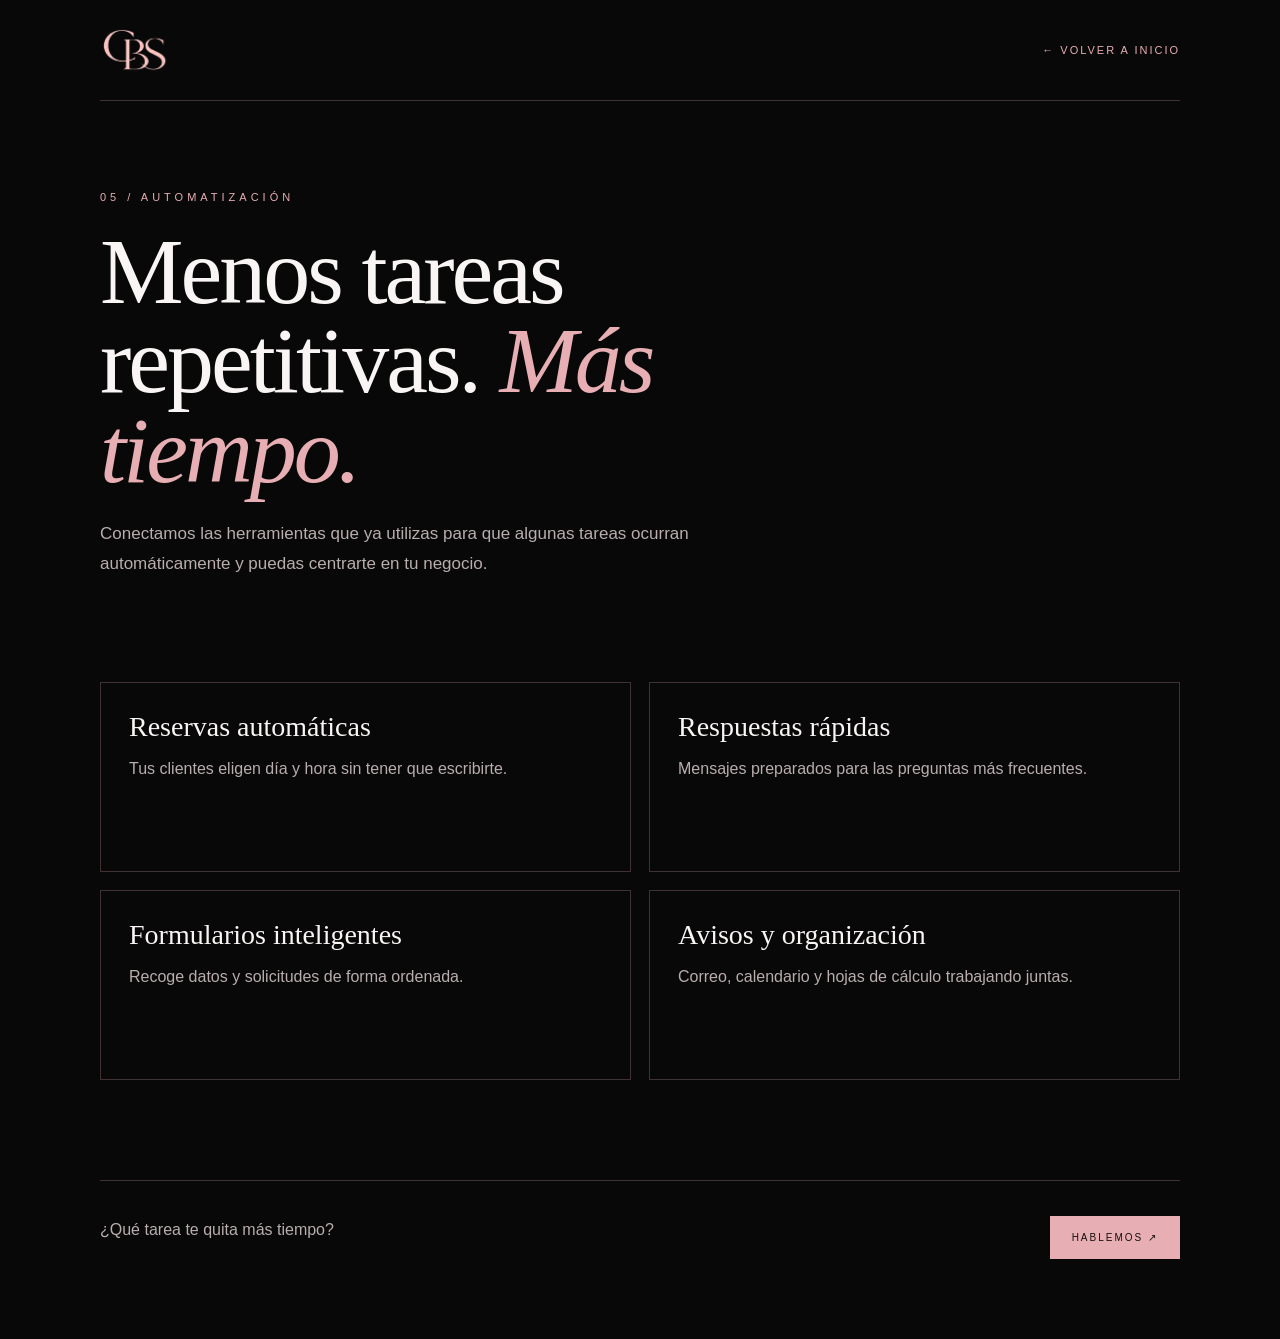
==== automation/index.html @ ee36a502 "Actualiza el sitio y organiza los servicios" ====
<!doctype html><html lang="es"><head><meta charset="utf-8"><meta name="viewport" content="width=device-width,initial-scale=1"><title>Automatización | CBS</title><link rel="stylesheet" href="../assets/css/styles.css"><link rel="stylesheet" href="../assets/css/detail.css"></head><body class="detail-page"><div class="detail-shell"><nav class="detail-nav"><a href="../index.html"><img src="../assets/img/logo-cbs-user.png" alt="CBS"></a><a class="back-link" href="../index.html">← Volver a inicio</a></nav><main><section class="detail-hero"><p class="detail-number">05 / Automatización</p><h1>Menos tareas repetitivas. <em>Más tiempo.</em></h1><p class="detail-intro">Conectamos las herramientas que ya utilizas para que algunas tareas ocurran automáticamente y puedas centrarte en tu negocio.</p></section><section class="detail-grid"><article class="detail-card"><h2>Reservas automáticas</h2><p>Tus clientes eligen día y hora sin tener que escribirte.</p></article><article class="detail-card"><h2>Respuestas rápidas</h2><p>Mensajes preparados para las preguntas más frecuentes.</p></article><article class="detail-card"><h2>Formularios inteligentes</h2><p>Recoge datos y solicitudes de forma ordenada.</p></article><article class="detail-card"><h2>Avisos y organización</h2><p>Correo, calendario y hojas de cálculo trabajando juntas.</p></article></section></main><footer class="detail-cta"><p>¿Qué tarea te quita más tiempo?</p><a class="detail-button" href="mailto:crisstinabesse@gmail.com">Hablemos ↗</a></footer></div></body></html>
---- assets/css/styles.css ----
/* ============================================================================
   CBS | Cristina Beltrán Serrano
   Hoja de estilos única. Mobile-first: la base es móvil y los bloques
   @media (min-width: …) añaden tablet y escritorio.

   ÍNDICE
   01. Tokens
   02. Reset y base
   03. Utilidades (shell, skip link, apariciones)
   04. Tipografía compartida
   05. Botones y enlaces
   06. Navegación (barra de progreso, menú móvil, idioma)
   07. Hero
   08. Sobre mí
   09. Lo que hago (lista de servicios)
   10. Bloques de proyecto (portfolio, fotografía, reels)
   11. Tu negocio en un QR
   12. Automatización e IA
   13. Paquetes
   14. Cómo trabajamos
   15. Contacto y formulario
   16. Pie y botón flotante
   17. Tablet          (min-width: 701px)
   18. Escritorio      (min-width: 1025px)
   19. Movimiento reducido
   ========================================================================== */


/* == 01. Tokens ============================================================ */

:root {
  --ink:   #171315;  /* carbón cálido                            */
  --paper: #fff8f6;  /* texto principal                          */
  --rose:  #e7aeb3;  /* color de marca: acentos, bordes, botones  */
  --soft:  #d1c5c5;  /* párrafo del hero                         */
  --muted: #b9adae;  /* párrafos secundarios      (9.2:1 s/ ink) */
  --dim:   #8e8081;  /* pie                       (5.3:1 s/ ink) */
  --nav:   #dfd4d4;  /* enlaces de navegación                    */

  --rose-line:   rgba(231, 174, 179, .45);
  --rose-line-2: rgba(231, 174, 179, .35);
  --rose-tint:   rgba(231, 174, 179, .025);
  --rose-glow:   rgba(231, 174, 179, .4);
  --hairline:    rgba(255, 255, 255, .12);

  --serif: Georgia, "Times New Roman", serif;
  --sans:  Arial, Helvetica, sans-serif;

  /* Una sola curva para todo: es lo que hace que el conjunto se sienta caro. */
  --ease: cubic-bezier(.16, 1, .3, 1);
}


/* == 02. Reset y base ====================================================== */

* { box-sizing: border-box; }

/* El detalle de cada servicio se consulta en su propia página. */
#portfolio, #photo-projects, #social-projects, #qr-options, #automation-info { display: none; }

html { scroll-behavior: smooth; }

body {
  margin: 0;
  background: radial-gradient(circle at 82% 8%, rgba(231,174,179,.12), transparent 24%), radial-gradient(circle at 8% 42%, rgba(115,57,70,.18), transparent 26%), var(--ink);
  color: var(--paper);
  font-family: var(--sans);
  overflow-x: hidden;
}

/* Fondo más cálido y creativo, sin perder el contraste de la marca. */
.intro, .services, .packages, .projects, .process, .contact, .portfolio-embed { border-top: 1px solid rgba(231,174,179,.18); }
.packages, .projects { background: linear-gradient(135deg, rgba(231,174,179,.055), transparent 48%); }
.process { background: linear-gradient(90deg, rgba(92,45,58,.16), transparent 65%); }
.contact-card { background: linear-gradient(125deg, #2b1c21, #171315 72%); }

h1, h2, h3, h4, p, ul { margin-top: 0; }

h1, h2 {
  font-family: var(--serif);
  font-weight: 400;
}

em {
  color: var(--rose);
  font-style: italic;
}

a {
  color: inherit;
  text-decoration: none;
}

img, video { display: block; }

::selection {
  background: var(--rose);
  color: #171011;
}

/* La cabecera es fija: las anclas dejan hueco para no quedar debajo. */
[id] { scroll-margin-top: 80px; }

:focus-visible {
  outline: 2px solid var(--rose);
  outline-offset: 3px;
}


/* == 03. Utilidades ======================================================== */

.shell {
  width: min(100% - 32px, 1180px);
  margin-inline: auto;
}

.skip-link {
  position: absolute;
  left: -9999px;
  top: 0;
  z-index: 100;
  padding: 12px 18px;
  background: var(--rose);
  color: #171011;
  font-size: 11px;
  letter-spacing: 2px;
  text-transform: uppercase;
}

.skip-link:focus { left: 12px; top: 12px; }

/* Aparición al hacer scroll. Sin JS, el <noscript> del <head> los deja visibles. */
[data-reveal] {
  opacity: 0;
  transform: translateY(28px);
  filter: blur(6px);
  transition: opacity .8s var(--ease), transform .8s var(--ease), filter .8s var(--ease);
}

[data-reveal].is-visible {
  opacity: 1;
  transform: none;
  filter: none;
}

/* El filete de cada rótulo de sección se dibuja al entrar. */
[data-rule] { position: relative; border-bottom: 0; }

[data-rule]::after {
  content: "";
  position: absolute;
  left: 0;
  bottom: 0;
  width: 100%;
  height: 1px;
  background: var(--rose-line);
  transform: scaleX(0);
  transform-origin: left;
  transition: transform 1.1s var(--ease);
}

[data-rule].is-visible::after { transform: scaleX(1); }

/* Resplandor que sigue al cursor dentro de cada tarjeta. */
[data-glow] {
  position: relative;
  overflow: hidden;
}

[data-glow]::before {
  content: "";
  position: absolute;
  inset: 0;
  opacity: 0;
  pointer-events: none;
  background: radial-gradient(320px circle at var(--mx, 50%) var(--my, 50%),
              rgba(231, 174, 179, .17), transparent 62%);
  transition: opacity .4s var(--ease);
}

@media (hover: hover) {
  [data-glow]:hover::before { opacity: 1; }
}


/* == 04. Tipografía compartida ============================================= */

.eyebrow,
.section-label {
  color: var(--rose);
  font-family: var(--sans);
  font-size: 12px;
  font-weight: 400;
  letter-spacing: 3.4px;
  text-transform: uppercase;
  margin: 0;
}

.section-label { padding-bottom: 22px; }

/* Todos los títulos de sección comparten tamaño: da igual que sean h2 o h3,
   están al mismo nivel de lectura y así se ven parejos de arriba abajo. */
.block-title,
.intro-copy h2,
.services-heading h2,
.contact-card h2,
.form-intro h3 {
  font-family: var(--serif);
  font-weight: 400;
  font-size: clamp(42px, 5.4vw, 62px);
  line-height: 1.03;
}

.block-title {
  color: var(--paper);
  margin: 12px 0 16px;
}

.block-copy {
  color: var(--muted);
  font-size: 15px;
  line-height: 1.7;
  margin: 22px 0 0;
}

.card-title {
  font-family: var(--serif);
  font-weight: 400;
}

.card-number {
  display: block;
  color: var(--rose);
  font-size: 11px;
  letter-spacing: 2px;
}


/* == 05. Botones y enlaces ================================================= */

.button {
  position: relative;
  display: inline-flex;
  align-items: center;
  gap: 22px;
  padding: 15px 20px;
  border: 1px solid var(--rose);
  font-family: var(--sans);
  font-size: 10px;
  letter-spacing: 2px;
  text-transform: uppercase;
  overflow: hidden;
  cursor: pointer;
  transition: box-shadow .35s var(--ease), transform .35s var(--ease),
              background-color .35s var(--ease), color .35s var(--ease);
}

/* Barrido de luz al pasar por encima. */
.button::after {
  content: "";
  position: absolute;
  inset: 0 auto 0 -60%;
  width: 45%;
  background: linear-gradient(100deg, transparent, rgba(255, 255, 255, .35), transparent);
  transform: skewX(-18deg);
  transition: left .7s var(--ease);
}

.button:hover::after { left: 115%; }

.button-primary {
  background: var(--rose);
  color: #171011;
}

.button-primary:hover {
  box-shadow: 0 0 34px rgba(231, 174, 179, .75);
  transform: translateY(-2px);
}

.button-ghost:hover {
  background: rgba(231, 174, 179, .13);
  box-shadow: 0 0 25px var(--rose-glow);
  transform: translateY(-2px);
}

.text-link {
  display: inline-block;
  position: relative;
  margin-top: 22px;
  padding-bottom: 10px;
  color: var(--rose);
  font-size: 12px;
  letter-spacing: 2px;
  text-transform: uppercase;
  transition: color .3s var(--ease);
}

.text-link::after {
  content: "";
  position: absolute;
  left: 0;
  bottom: 0;
  width: 100%;
  height: 1px;
  background: currentColor;
  transform-origin: right;
  transition: transform .5s var(--ease);
}

.text-link:hover { color: var(--paper); }
.text-link:hover::after { transform: scaleX(.35); transform-origin: left; }


/* == 06. Navegación ======================================================== */

.site-header {
  position: fixed;
  inset: 0 0 auto;
  z-index: 30;
  border-bottom: 1px solid transparent;
  transition: background-color .4s var(--ease), border-color .4s var(--ease);
}

.site-header.is-scrolled {
  background: rgba(8, 8, 8, .85);
  backdrop-filter: blur(12px);
  border-bottom-color: rgba(231, 174, 179, .18);
}

/* Barra de progreso de lectura. */
.scroll-progress {
  position: absolute;
  left: 0;
  bottom: -1px;
  width: 100%;
  height: 2px;
  overflow: hidden;
}

.scroll-progress span {
  display: block;
  width: 100%;
  height: 100%;
  background: linear-gradient(90deg, rgba(231, 174, 179, .35), var(--rose));
  transform: scaleX(0);
  transform-origin: left;
}

.nav {
  display: flex;
  align-items: center;
  justify-content: space-between;
  padding: 14px 0;
}

.wordmark {
  color: var(--rose);
  font-family: var(--serif);
  font-size: 36px;
  letter-spacing: -8px;
  line-height: 1;
}

.wordmark img {
  display: block;
  width: 74px;
  height: 44px;
  object-fit: cover;
  object-position: center;
  mix-blend-mode: screen;
}

/* Botón de menú: solo en móvil. */
.nav-toggle {
  display: inline-flex;
  align-items: center;
  gap: 10px;
  padding: 10px 4px;
  border: 0;
  background: none;
  color: var(--nav);
  font-family: var(--sans);
  font-size: 9px;
  letter-spacing: 2px;
  text-transform: uppercase;
  cursor: pointer;
}

.nav-toggle-bars {
  display: block;
  width: 24px;
  height: 10px;
  position: relative;
}

.nav-toggle-bars i {
  position: absolute;
  left: 0;
  width: 100%;
  height: 1px;
  background: var(--rose);
  transition: transform .4s var(--ease), opacity .3s var(--ease);
}

.nav-toggle-bars i:first-child { top: 0; }
.nav-toggle-bars i:last-child  { bottom: 0; }

.is-menu-open .nav-toggle-bars i:first-child { transform: translateY(4.5px) rotate(45deg); }
.is-menu-open .nav-toggle-bars i:last-child  { transform: translateY(-4.5px) rotate(-45deg); }

/* Panel del menú en móvil. */
.nav-panel {
  position: fixed;
  inset: 0;
  z-index: -1;
  display: flex;
  flex-direction: column;
  justify-content: center;
  gap: 40px;
  padding: 0 32px;
  background: rgba(8, 8, 8, .97);
  backdrop-filter: blur(18px);
  opacity: 0;
  visibility: hidden;
  transition: opacity .45s var(--ease), visibility .45s;
}

.is-menu-open .nav-panel {
  opacity: 1;
  visibility: visible;
}

.nav-links {
  display: flex;
  flex-direction: column;
  gap: 4px;
  color: var(--nav);
}

.nav-links a {
  padding: 12px 0;
  font-family: var(--serif);
  font-size: 30px;
  letter-spacing: -.5px;
  border-bottom: 1px solid rgba(255, 255, 255, .07);
  opacity: 0;
  transform: translateY(14px);
  transition: color .3s var(--ease), opacity .5s var(--ease), transform .5s var(--ease);
}

.is-menu-open .nav-links a { opacity: 1; transform: none; }

.is-menu-open .nav-links a:nth-child(1) { transition-delay: .06s; }
.is-menu-open .nav-links a:nth-child(2) { transition-delay: .12s; }
.is-menu-open .nav-links a:nth-child(3) { transition-delay: .18s; }
.is-menu-open .nav-links a:nth-child(4) { transition-delay: .24s; }
.is-menu-open .nav-links a:nth-child(5) { transition-delay: .30s; }

.nav-links a:hover { color: var(--rose); }

/* Selector de idioma. */
.nav-lang {
  display: flex;
  align-items: center;
  gap: 14px;
  margin: 0;
  font-size: 10px;
  letter-spacing: 3px;
  color: var(--dim);
}

.nav-lang span,
.nav-lang a {
  padding: 8px 2px;
  transition: color .3s var(--ease);
}

.nav-lang span[aria-current] { color: var(--rose); }
.nav-lang a:hover { color: var(--paper); }


/* == 07. Hero ============================================================== */

.hero {
  position: relative;
  display: flex;
  align-items: center;
  min-height: 760px;
  overflow: hidden;
}

.hero-image {
  position: absolute;
  inset: 0;
  background-image:
    linear-gradient(90deg, rgba(0, 0, 0, .58) 15%, rgba(0, 0, 0, .28), rgba(0, 0, 0, .4)),
    url("../img/cristina-hero-sm.jpg?v=20260908");
  background-position: 68% 40%;
  background-size: auto 125%;
  background-repeat: no-repeat;
  opacity: .95;
  filter: blur(1.5px);
  transform: scale(1.04);
  animation: heroDrift 26s ease-in-out infinite alternate;
}

@supports (background-image: image-set(url("x.webp") type("image/webp"))) {
  .hero-image {
    background-image:
    linear-gradient(90deg, rgba(0, 0, 0, .58) 15%, rgba(0, 0, 0, .28), rgba(0, 0, 0, .4)),
      image-set(url("../img/cristina-hero-sm.webp?v=20260908") type("image/webp"),
                url("../img/cristina-hero-sm.jpg?v=20260908")  type("image/jpeg"));
  }
}

@keyframes heroDrift {
  from { transform: scale(1.04) translate3d(0, 0, 0); }
  to   { transform: scale(1.11) translate3d(-1.2%, -1.4%, 0); }
}

.hero-shade {
  position: absolute;
  inset: 0;
  background:
    radial-gradient(circle at 67% 50%, rgba(231, 174, 179, .18), transparent 30%),
    linear-gradient(180deg, rgba(8, 8, 8, .04) 20%, rgba(8, 8, 8, .35) 70%, var(--ink) 97%);
}

.hero-content {
  position: relative;
  z-index: 1;
  padding-top: 150px;
}

.hero h1 {
  font-size: clamp(42px, 12vw, 62px);
  line-height: .99;
  letter-spacing: -2px;
  margin: 27px 0;
}

.hero h1 span {
  display: block;
  text-wrap: balance;   /* evita que quede una palabra suelta al final */
}

.hero-copy {
  width: auto;
  color: var(--soft);
  font-size: 13px;
  line-height: 1.6;
}

.actions {
  display: flex;
  flex-wrap: wrap;
  gap: 14px;
  margin-top: 35px;
}

.hero-mark {
  position: absolute;
  right: 2%;
  bottom: 28px;
  color: rgba(231, 174, 179, .1);
  font: italic 105px var(--serif);
  letter-spacing: -25px;
  pointer-events: none;
}

.hero-mark img {
  display: block;
  width: 220px;
  height: 132px;
  object-fit: cover;
  mix-blend-mode: screen;
  opacity: .22;
}

/* Entrada del hero: se pinta escalonada nada más cargar, sin esperar a JS. */
.hero-anim {
  opacity: 0;
  transform: translateY(22px);
  animation: heroIn .9s var(--ease) forwards;
}

.hero-anim:nth-child(1) { animation-delay: .10s; }
.hero h1 .hero-anim:nth-child(1) { animation-delay: .20s; }
.hero h1 .hero-anim:nth-child(2) { animation-delay: .30s; }
.hero h1 .hero-anim:nth-child(3) { animation-delay: .40s; }
.hero-copy.hero-anim { animation-delay: .52s; }
.actions.hero-anim   { animation-delay: .62s; }
.hero-scroll.hero-anim { animation-delay: .9s; }

@keyframes heroIn {
  to { opacity: 1; transform: none; }
}

/* Indicador de «sigue bajando». */
.hero-scroll {
  position: absolute;
  left: 50%;
  bottom: 26px;
  z-index: 1;
  width: 26px;
  height: 42px;
  margin-left: -13px;
  border: 1px solid var(--rose-line);
  border-radius: 13px;
}

.hero-scroll span {
  position: absolute;
  left: 50%;
  top: 9px;
  width: 3px;
  height: 6px;
  margin-left: -1.5px;
  border-radius: 2px;
  background: var(--rose);
  animation: scrollCue 2.1s var(--ease) infinite;
}

@keyframes scrollCue {
  0%        { opacity: 0; transform: translateY(0); }
  30%       { opacity: 1; }
  75%, 100% { opacity: 0; transform: translateY(15px); }
}


/* == 08. Sobre mí ========================================================== */

.intro { padding: 80px 0; }

.intro-grid {
  display: grid;
  grid-template-columns: 1fr;
  gap: 32px;
  align-items: center;
  padding-top: 50px;
}

.portrait-wrap {
  position: relative;
  height: 360px;
  padding: 10px;
  overflow: hidden;
  border: 1px solid rgba(231, 174, 179, .65);
  box-shadow: 0 0 30px rgba(231, 174, 179, .08);
}

.portrait-wrap picture,
.portrait-wrap img {
  width: 100%;
  height: 100%;
  object-fit: cover;
}

.portrait-wrap img {
  transition: transform 1.2s var(--ease);
}

.portrait-wrap:hover img { transform: scale(1.05); }

.intro-copy { max-width: 470px; }

.intro-copy h2 { margin: 25px 0; }

.intro-copy > p:last-of-type {
  color: var(--muted);
  font-size: 16px;
  line-height: 1.75;
}

.second-photo {
  position: relative;
  width: 100%;
  height: 190px;
  margin: 50px 0 0 auto;
  overflow: hidden;
  border: 1px solid var(--rose-line);
}

.second-photo img {
  width: 100%;
  height: 100%;
  object-fit: cover;
  opacity: .52;
  filter: blur(2px);
}

.second-photo figcaption {
  position: absolute;
  left: 25px;
  bottom: 22px;
  color: var(--rose);
  font: italic 19px var(--serif);
}


/* == 09. Lo que hago ======================================================= */

.services {
  padding: 80px 0;
  border-top: 1px solid rgba(255, 255, 255, .08);
}

.services-heading { padding: 35px 0; }

.services-heading h2 { margin: 25px 0; }

.services-heading p {
  width: auto;
  margin: 25px 0 0;
  color: var(--muted);
  font-size: 16px;
  line-height: 1.75;
}

.service-list { border-top: 1px solid var(--rose-line); }

.service {
  position: relative;
  display: grid;
  grid-template-columns: 42px 1fr 22px;
  gap: 10px;
  align-items: center;
  padding: 22px 0;
  border-bottom: 1px solid var(--hairline);
  transition: padding-left .45s var(--ease), color .35s var(--ease);
}

/* Un filete rosa se dibuja bajo la fila al pasar por encima. */
.service::after {
  content: "";
  position: absolute;
  left: 0;
  bottom: -1px;
  width: 100%;
  height: 1px;
  background: var(--rose);
  transform: scaleX(0);
  transform-origin: left;
  transition: transform .6s var(--ease);
}

.service:hover {
  padding-left: 15px;
  color: var(--rose);
}

.service:hover::after { transform: scaleX(1); }

.service-number,
.service-arrow { color: var(--rose); }

.service-number {
  font-size: 11px;
  letter-spacing: 2px;
}

.service-arrow {
  font-size: 22px;
  transition: transform .45s var(--ease);
}

.service:hover .service-arrow { transform: translate(4px, -4px); }

.service-body { display: block; }

.service-title {
  display: block;
  margin-bottom: 6px;
  font-family: var(--serif);
  font-size: 20px;
  line-height: 1.15;
}

.service-desc {
  display: block;
  color: var(--muted);
  font-size: 11px;
  line-height: 1.45;
}


/* == 10. Bloques de proyecto =============================================== */

.web-projects {
  margin-top: 42px;
  padding: 34px 0 8px;
  border-top: 1px solid rgba(231, 174, 179, .25);
}

.photo-projects,
.social-projects,
.automation-info { padding: 25px 0 90px; }

.project-grid {
  display: grid;
  grid-template-columns: 1fr;
  gap: 12px;
  margin-top: 28px;
}

.project-card {
  display: block;
  padding: 28px;
  border: 1px solid rgba(231, 174, 179, .38);
  background: var(--rose-tint);
  transition: border-color .4s var(--ease), box-shadow .4s var(--ease), transform .4s var(--ease);
}

a.project-card:hover {
  border-color: var(--rose);
  box-shadow: 0 0 28px var(--rose-glow);
  transform: translateY(-5px);
}

.project-card .card-title {
  font-size: 26px;
  margin: 14px 0 8px;
}

.project-card p {
  color: var(--muted);
  font-size: 12px;
  margin: 0;
}

.project-card small {
  display: block;
  margin-top: 24px;
  color: var(--rose);
  font-size: 10px;
  letter-spacing: 2px;
  text-transform: uppercase;
}

/* Mini galería de 3 fotos, a sangre por los lados de la tarjeta. */
.card-gallery {
  display: grid;
  grid-template-columns: repeat(3, 1fr);
  gap: 6px;
  margin: -28px -28px 20px;
}

.card-gallery img {
  width: 100%;
  height: 125px;
  object-fit: cover;
  opacity: .82;
  filter: grayscale(1);
  transition: opacity .5s var(--ease), filter .6s var(--ease), transform .8s var(--ease);
}

/* Las fotos recuperan su color al pasar por encima de la tarjeta. */
.has-gallery:hover .card-gallery img {
  opacity: 1;
  filter: grayscale(0);
  transform: scale(1.04);
}

.gallery-victoria img { object-position: center 68%; }
.gallery-victoria picture:nth-child(3) img { object-position: center 72%; }

/* Dos vídeos verticales por tarjeta. */
.card-videos {
  display: grid;
  grid-template-columns: 1fr;
  gap: 8px;
  margin: -28px -28px 20px;
}

.card-videos video {
  width: 100%;
  height: 330px;
  object-fit: contain;
  background: var(--ink);
  filter: grayscale(1);
  transition: filter .6s var(--ease);
}

.has-video:hover .card-videos video { filter: grayscale(.15); }


/* == 11. Tu negocio en un QR =============================================== */

.qr-options { padding: 25px 0 115px; }

.qr-grid {
  display: grid;
  grid-template-columns: repeat(2, 1fr);
  gap: 14px;
  margin-top: 28px;
}

.qr-option {
  min-height: 155px;
  padding: 20px 15px;
  border: 1px solid var(--rose-line-2);
  background: var(--rose-tint);
  transition: border-color .4s var(--ease), box-shadow .4s var(--ease), transform .4s var(--ease);
}

.qr-option:hover {
  border-color: var(--rose);
  box-shadow: 0 0 28px rgba(231, 174, 179, .45),
              inset 0 0 18px rgba(231, 174, 179, .08);
  transform: translateY(-5px);
}

.qr-icon {
  display: block;
  margin-bottom: 22px;
  color: var(--rose);
  font-size: 31px;
  transition: transform .5s var(--ease);
}

.qr-option:hover .qr-icon { transform: translateY(-3px) scale(1.08); }

.qr-option .card-title {
  font-size: 18px;
  margin: 0 0 10px;
}

.qr-option p {
  color: var(--muted);
  font-size: 12px;
  line-height: 1.6;
  margin: 0;
}


/* == 12. Automatización e IA =============================================== */

.automation-grid,
.ia-grid {
  display: grid;
  grid-template-columns: repeat(2, 1fr);
  gap: 14px;
  margin-top: 30px;
}

.automation-card {
  padding: 18px;
  border: 1px solid var(--rose-line-2);
  background: var(--rose-tint);
  transition: border-color .4s var(--ease), box-shadow .4s var(--ease), transform .4s var(--ease);
}

.automation-card:hover {
  border-color: var(--rose);
  box-shadow: 0 0 28px var(--rose-glow);
  transform: translateY(-5px);
}

.automation-card .card-title {
  font-size: 18px;
  margin: 18px 0 10px;
}

.automation-card p {
  color: var(--muted);
  font-size: 12px;
  line-height: 1.6;
  margin: 0;
}


/* == 13. Paquetes ========================================================== */

.packages { padding: 25px 0 100px; }

.package-grid {
  display: grid;
  grid-template-columns: 1fr;
  gap: 14px;
  margin-top: 20px;
}

.package-card {
  display: flex;
  flex-direction: column;
  padding: 28px 24px;
  border: 1px solid var(--rose-line-2);
  background: linear-gradient(160deg, rgba(231, 174, 179, .07), var(--rose-tint) 55%);
  transition: border-color .4s var(--ease), box-shadow .4s var(--ease), transform .4s var(--ease);
}

.package-card:hover {
  border-color: var(--rose);
  box-shadow: 0 0 34px rgba(231, 174, 179, .32);
  transform: translateY(-5px);
}

.package-card .card-title {
  font-size: 25px;
  line-height: 1.15;
  margin: 16px 0 10px;
}

.package-claim {
  color: var(--muted);
  font-size: 12px;
  line-height: 1.6;
  margin: 0 0 20px;
}

.package-list {
  list-style: none;
  padding: 0;
  margin: 0 0 22px;
  border-top: 1px solid rgba(231, 174, 179, .22);
}

.package-list li {
  position: relative;
  padding: 11px 0 11px 20px;
  border-bottom: 1px solid rgba(231, 174, 179, .12);
  color: var(--paper);
  font-size: 12.5px;
  line-height: 1.5;
}

.package-list li::before {
  content: "";
  position: absolute;
  left: 2px;
  top: 18px;
  width: 8px;
  height: 1px;
  background: var(--rose);
}

.package-price {
  margin: auto 0 18px;
  color: var(--rose);
  font-family: var(--serif);
  font-size: 19px;
  font-style: italic;
}

.package-cta {
  align-self: flex-start;
  position: relative;
  padding-bottom: 8px;
  color: var(--rose);
  font-size: 10px;
  letter-spacing: 2px;
  text-transform: uppercase;
}

.package-cta::after {
  content: "";
  position: absolute;
  left: 0;
  bottom: 0;
  width: 100%;
  height: 1px;
  background: currentColor;
  transform: scaleX(.45);
  transform-origin: left;
  transition: transform .55s var(--ease);
}

.package-card:hover .package-cta::after { transform: scaleX(1); }


/* == 14. Cómo trabajamos =================================================== */

.process { padding: 72px 0 0; }

.process-grid {
  display: grid;
  grid-template-columns: 1fr;
  gap: 35px;
  margin-top: 45px;
}

.process-grid > div {
  position: relative;
  padding-top: 18px;
  border-top: 1px solid var(--rose-glow);
}

.process-step {
  display: block;
  margin-bottom: 14px;
  color: var(--rose);
  font-size: 12px;
  letter-spacing: 3px;
}

.process-grid h3 {
  margin: 0 0 12px;
  color: var(--rose);
  font-family: var(--serif);
  font-weight: 400;
  font-size: 28px;
}

.process-grid p {
  margin: 0;
  color: var(--paper);
  font-size: 16px;
  line-height: 1.7;
}


/* == 15. Contacto y formulario ============================================= */

.contact { padding: 40px 0 120px; }

.contact-card {
  position: relative;
  display: block;
  padding: 28px 22px;
  border: 1px solid rgba(231, 174, 179, .5);
  background: linear-gradient(125deg, #181214, #0d0b0c);
  box-shadow: 0 0 35px rgba(231, 174, 179, .07);
  overflow: hidden;
}

/* Un halo rosa que respira despacio detrás de la tarjeta. */
.contact-card::before {
  content: "";
  position: absolute;
  left: 50%;
  top: -40%;
  width: 90%;
  height: 180%;
  margin-left: -45%;
  pointer-events: none;
  background: radial-gradient(closest-side, rgba(231, 174, 179, .14), transparent);
  animation: aurora 12s ease-in-out infinite alternate;
}

@keyframes aurora {
  from { transform: translate3d(-12%, 0, 0) scale(1); opacity: .75; }
  to   { transform: translate3d(12%, 4%, 0) scale(1.15); opacity: 1; }
}

.contact-copy { position: relative; }

.contact-card h2 { margin: 20px 0; }

.contact-card p {
  color: var(--muted);
  font-size: 14px;
  line-height: 1.8;
}

.contact-card .button { margin-top: 18px; }

.qr-card {
  position: relative;
  display: flex;
  flex-direction: column;
  align-items: center;
  justify-content: center;
  width: 145px;
  height: 145px;
  margin: 60px auto 0;
  border: 1px solid var(--rose);
  color: var(--rose);
  text-align: center;
  transition: box-shadow .4s var(--ease), transform .4s var(--ease);
}

/* Filete exterior decorativo: va en ::after para dejar libre el foco de teclado. */
.qr-card::after {
  content: "";
  position: absolute;
  inset: -8px;
  border: 1px solid var(--rose-line);
  pointer-events: none;
  transition: inset .4s var(--ease);
}

.qr-card:hover {
  box-shadow: 0 0 30px rgba(231, 174, 179, .5);
  transform: translateY(-3px);
}

.qr-card:hover::after { inset: -13px; }

.qr-card img {
  width: 82px;
  height: 82px;
  margin-bottom: 8px;
  object-fit: contain;
}

.qr-card small {
  font-size: 9px;
  letter-spacing: 1px;
  line-height: 1.5;
  text-transform: uppercase;
}

/* -- Formulario ----------------------------------------------------------- */

.form-block {
  display: grid;
  grid-template-columns: 1fr;
  gap: 38px;
  margin-top: 70px;
  padding-top: 55px;
  border-top: 1px solid rgba(231, 174, 179, .25);
}

.form-intro h3 { margin: 22px 0 18px; }

.form-alt {
  margin: 24px 0 0;
  color: var(--dim);
  font-size: 11px;
  letter-spacing: 1px;
}

.form-alt a {
  color: var(--rose);
  border-bottom: 1px solid var(--rose-line);
  padding-bottom: 2px;
}

.contact-form {
  display: grid;
  grid-template-columns: 1fr;
  gap: 18px;
  margin: 0;
}

.field { margin: 0; }

.field label {
  display: block;
  margin-bottom: 9px;
  color: var(--rose);
  font-size: 9px;
  letter-spacing: 3px;
  text-transform: uppercase;
}

.field input,
.field textarea {
  width: 100%;
  padding: 14px 16px;
  border: 1px solid rgba(231, 174, 179, .3);
  background: rgba(231, 174, 179, .03);
  color: var(--paper);
  font-family: var(--sans);
  font-size: 14px;
  line-height: 1.5;
  transition: border-color .35s var(--ease), box-shadow .35s var(--ease), background-color .35s var(--ease);
}

.field textarea { resize: vertical; min-height: 116px; }

.field input::placeholder,
.field textarea::placeholder { color: #7d7172; }

.field input:focus,
.field textarea:focus {
  outline: none;
  border-color: var(--rose);
  background: rgba(231, 174, 179, .06);
  box-shadow: 0 0 22px rgba(231, 174, 179, .18);
}

.field input:focus-visible,
.field textarea:focus-visible { outline: 2px solid var(--rose); outline-offset: 2px; }

.form-actions {
  display: flex;
  flex-wrap: wrap;
  align-items: center;
  gap: 16px;
  margin-top: 4px;
}

.form-note {
  color: var(--muted);
  font-size: 11px;
  letter-spacing: 1px;
}


/* == 16. Pie y botón flotante ============================================== */

.footer {
  display: flex;
  flex-wrap: wrap;
  justify-content: space-between;
  gap: 15px;
  padding: 28px 0;
  border-top: 1px solid rgba(231, 174, 179, .3);
  color: var(--dim);
  font-size: 9px;
  letter-spacing: 1px;
  line-height: 1.5;
  text-transform: uppercase;
}

.footer .wordmark { font-size: 30px; }
.footer span:last-child { width: 100%; }

.portfolio-embed { padding: 110px 0 80px; border-top: 1px solid rgba(231,174,179,.25); }
.portfolio-card { width: min(900px, 100%); min-height: 260px; margin: 35px auto 0; padding: 42px; display:flex; flex-direction:column; justify-content:center; gap:16px; border:1px solid rgba(231,174,179,.45); background:linear-gradient(120deg, rgba(231,174,179,.15), rgba(255,255,255,.025)); box-shadow:0 22px 70px rgba(0,0,0,.25); transition:.25s; }
.portfolio-card:hover { border-color:var(--rose); transform:translateY(-3px); }
.portfolio-card-label,.portfolio-card-note { color:var(--muted); font-size:12px; letter-spacing:1px; }
.portfolio-card strong { color:var(--rose); font:400 clamp(28px,5vw,52px)/1 Georgia,serif; }

.floating-wa {
  position: fixed;
  right: 16px;
  bottom: 16px;
  z-index: 20;
  padding: 14px 20px;
  border: 1px solid var(--rose);
  border-radius: 40px;
  background: var(--rose);
  color: #171011;
  font-size: 10px;
  letter-spacing: 2px;
  text-transform: uppercase;
  box-shadow: 0 8px 28px rgba(0, 0, 0, .5);
  opacity: 0;
  transform: translateY(20px);
  pointer-events: none;
  transition: opacity .5s var(--ease), transform .5s var(--ease);
}

.floating-wa.is-visible {
  opacity: 1;
  transform: none;
  pointer-events: auto;
}


/* == 17. Tablet (min-width: 701px) ========================================= */

@media (min-width: 701px) {

  .shell { width: min(1180px, calc(100% - 48px)); }

  [id] { scroll-margin-top: 110px; }

  /* Navegación horizontal: se esconde el botón y el panel deja de ser overlay. */
  .nav {
    height: 90px;
    padding: 0;
  }

  .wordmark { font-size: 45px; }
  .wordmark img { width: 78px; height: 46px; }

  .nav-toggle { display: none; }

  .nav-panel {
    position: static;
    z-index: auto;
    flex-direction: row;
    align-items: center;
    gap: 34px;
    padding: 0;
    background: none;
    backdrop-filter: none;
    opacity: 1;
    visibility: visible;
  }

  .nav-links {
    flex-direction: row;
    gap: 32px;
    font-size: 11px;
    letter-spacing: 2px;
    text-transform: uppercase;
  }

  .nav-links a {
    padding: 6px 0;
    border-bottom: 0;
    font-family: var(--sans);
    font-size: 11px;
    letter-spacing: 2px;
    opacity: 1;
    transform: none;
    transition-delay: 0s;
  }

  .nav-lang {
    padding-left: 22px;
    border-left: 1px solid rgba(255, 255, 255, .14);
  }

  /* Hero */
  .hero { min-height: 780px; }
  .hero-content { padding-top: 90px; }

  /* La foto es vertical y no puede cubrir un hero apaisado, así que se coloca
     a la derecha y se desvanece hacia el texto. El ancho va en vw para que
     ocupe siempre la misma proporción de pantalla: con un tamaño fijo, en un
     monitor grande quedaba reducida a una tira. El mínimo en px evita que se
     quede corta de alto en ventanas estrechas. */
  .hero-image {
    /* Ancho de la foto. Todo lo demás se calcula a partir de aquí, para que el
       desvanecido empiece justo en su borde izquierdo y no la corte a medias. */
    --foto: max(56vw, 560px);

    background-image:
      linear-gradient(90deg, rgba(0, 0, 0, .68) 16%, rgba(0, 0, 0, .28) 52%, rgba(0, 0, 0, .06)),
      url("../img/cristina-hero.jpg?v=20260908");
    background-position: 0 0, 100% 40%;          /* capa 1: degradado · capa 2: foto */
    background-size: 100% 100%, var(--foto) auto;

    -webkit-mask-image: linear-gradient(90deg,
      transparent calc(100% - var(--foto)),
      #000 calc(100% - var(--foto) * 0.32));
            mask-image: linear-gradient(90deg,
      transparent calc(100% - var(--foto)),
      #000 calc(100% - var(--foto) * 0.32));
  }

  @supports (background-image: image-set(url("x.webp") type("image/webp"))) {
    .hero-image {
      background-image:
        linear-gradient(90deg, rgba(0, 0, 0, .68) 16%, rgba(0, 0, 0, .28) 52%, rgba(0, 0, 0, .06)),
        image-set(url("../img/cristina-hero.webp?v=20260908") type("image/webp"),
                  url("../img/cristina-hero.jpg?v=20260908")  type("image/jpeg"));
      background-size: 100% 100%, var(--foto) auto;
    }
  }

  .hero h1 {
    font-size: clamp(48px, 7vw, 90px);
    letter-spacing: -3px;
  }

  .hero-copy {
    width: 340px;
    font-size: 14px;
    line-height: 1.7;
  }

  .hero-mark {
    right: 7%;
    bottom: 40px;
    font-size: 200px;
  }

  .hero-scroll { left: 48px; margin-left: 0; }

  /* Sobre mí y servicios */
  .intro,
  .services { padding: 120px 0; }

  .intro-grid {
    grid-template-columns: 1fr 1fr;
    gap: 50px;
  }

  .portrait-wrap { height: 520px; }

  .second-photo {
    width: 58%;
    height: 230px;
    margin-top: 85px;
  }

  .second-photo figcaption { font-size: 24px; }

  .services-heading {
    display: flex;
    align-items: flex-end;
    justify-content: space-between;
    gap: 50px;
    padding: 55px 0 35px;
  }

  .services-heading p {
    width: 330px;
    margin-top: 0;
  }

  .service {
    grid-template-columns: 80px 1fr 30px;
    gap: 20px;
    padding: 25px 0;
  }

  .service-title { font-size: 25px; }
  .service-desc { font-size: 12px; }

  /* Rejillas de tarjetas */
  .project-grid { grid-template-columns: repeat(2, 1fr); }
  .card-gallery img { height: 105px; }

  .card-videos { grid-template-columns: repeat(2, 1fr); }
  .card-videos video { height: 320px; }

  .qr-option {
    min-height: 190px;
    padding: 25px 20px;
  }

  .qr-option .card-title { font-size: 21px; }

  .automation-card { padding: 25px; }
  .automation-card .card-title { font-size: 22px; }

  .package-grid { grid-template-columns: repeat(2, 1fr); }

  .process-grid { grid-template-columns: repeat(3, 1fr); }

  /* Contacto */
  .contact-card {
    display: flex;
    align-items: center;
    justify-content: space-between;
    gap: 50px;
    padding: 65px;
  }

  .qr-card { margin: 0; }

  .form-block {
    grid-template-columns: 1fr 1.15fr;
    gap: 70px;
    align-items: start;
  }

  .contact-form { grid-template-columns: 1fr 1fr; gap: 22px; }
  .field-wide { grid-column: 1 / -1; }

  .footer {
    flex-wrap: nowrap;
    font-size: 10px;
  }

  .footer span:last-child { width: auto; }

  /* En escritorio no hace falta el botón flotante: el menú siempre está a la vista. */
}


/* == 18. Escritorio (min-width: 1025px) ==================================== */

@media (min-width: 1025px) {

  .hero { min-height: min(88vh, 880px); }

  .intro-grid { gap: 100px; }

  .qr-grid { grid-template-columns: repeat(4, 1fr); }

  .automation-grid { grid-template-columns: repeat(3, 1fr); }

  .ia-grid { grid-template-columns: repeat(4, 1fr); }

  .package-grid { grid-template-columns: repeat(3, 1fr); }

  .process-grid { gap: 35px; }
}


/* == 19. Movimiento reducido =============================================== */

@media (prefers-reduced-motion: reduce) {

  html { scroll-behavior: auto; }

  *,
  *::before,
  *::after {
    animation-duration: .01ms;
    animation-iteration-count: 1;
    transition-duration: .01ms;
  }

  [data-reveal],
  .hero-anim {
    opacity: 1;
    transform: none;
    filter: none;
    animation: none;
  }

  [data-rule]::after { transform: scaleX(1); }

  .hero-image { animation: none; }

  .button-primary:hover,
  .button-ghost:hover,
  a.project-card:hover,
  .qr-option:hover,
  .automation-card:hover,
  .package-card:hover,
  .qr-card:hover { transform: none; }

  .service:hover { padding-left: 0; }

  .portrait-wrap:hover img,
  .has-gallery:hover .card-gallery img { transform: none; }
}
---- assets/css/detail.css ----
body.detail-page { background: #080808; color: #f9f5f4; }
.detail-shell { width: min(1080px, calc(100% - 40px)); margin: 0 auto; }
.detail-nav { padding: 28px 0; display:flex; justify-content:space-between; align-items:center; border-bottom:1px solid rgba(231,174,179,.25); }
.detail-nav img { width:74px; height:44px; object-fit:cover; mix-blend-mode:screen; }
.back-link { color:#e7aeb3; text-transform:uppercase; letter-spacing:2px; font-size:11px; }
.detail-hero { padding:90px 0 55px; max-width:760px; }
.detail-number,.detail-kicker { color:#e7aeb3; text-transform:uppercase; letter-spacing:4px; font-size:11px; }
.detail-page h1 { font:400 clamp(48px,8vw,94px)/.95 Georgia,serif; margin:24px 0; letter-spacing:-3px; }
.detail-page h1 em { color:#e7aeb3; }
.detail-intro { color:#b9adae; font-size:17px; line-height:1.8; max-width:620px; }
.detail-grid { display:grid; grid-template-columns:repeat(2,1fr); gap:18px; padding:30px 0 100px; }
.detail-card { border:1px solid rgba(231,174,179,.25); padding:28px; min-height:190px; }
.detail-card h2 { font:400 28px Georgia,serif; margin:0 0 12px; }
.detail-card p { color:#b9adae; line-height:1.7; margin:0; }
.detail-gallery { display:grid; grid-template-columns:repeat(2,1fr); gap:14px; padding:0 0 100px; }
.detail-gallery img { width:100%; height:360px; object-fit:cover; border:1px solid rgba(231,174,179,.25); cursor:zoom-in; }
.detail-gallery video { width:100%; height:520px; object-fit:cover; border:1px solid rgba(231,174,179,.25); background:#111; }
.detail-cta { border-top:1px solid rgba(231,174,179,.25); padding:35px 0 80px; display:flex; justify-content:space-between; gap:20px; align-items:center; }
.detail-cta p { color:#b9adae; }
.detail-button { display:inline-block; padding:16px 22px; background:#e7aeb3; color:#171011; text-transform:uppercase; letter-spacing:2px; font-size:10px; }
@media(max-width:700px){.detail-grid,.detail-gallery{grid-template-columns:1fr}.detail-gallery img{height:300px}.detail-hero{padding-top:60px}.detail-cta{display:block}.detail-button{margin-top:18px}}
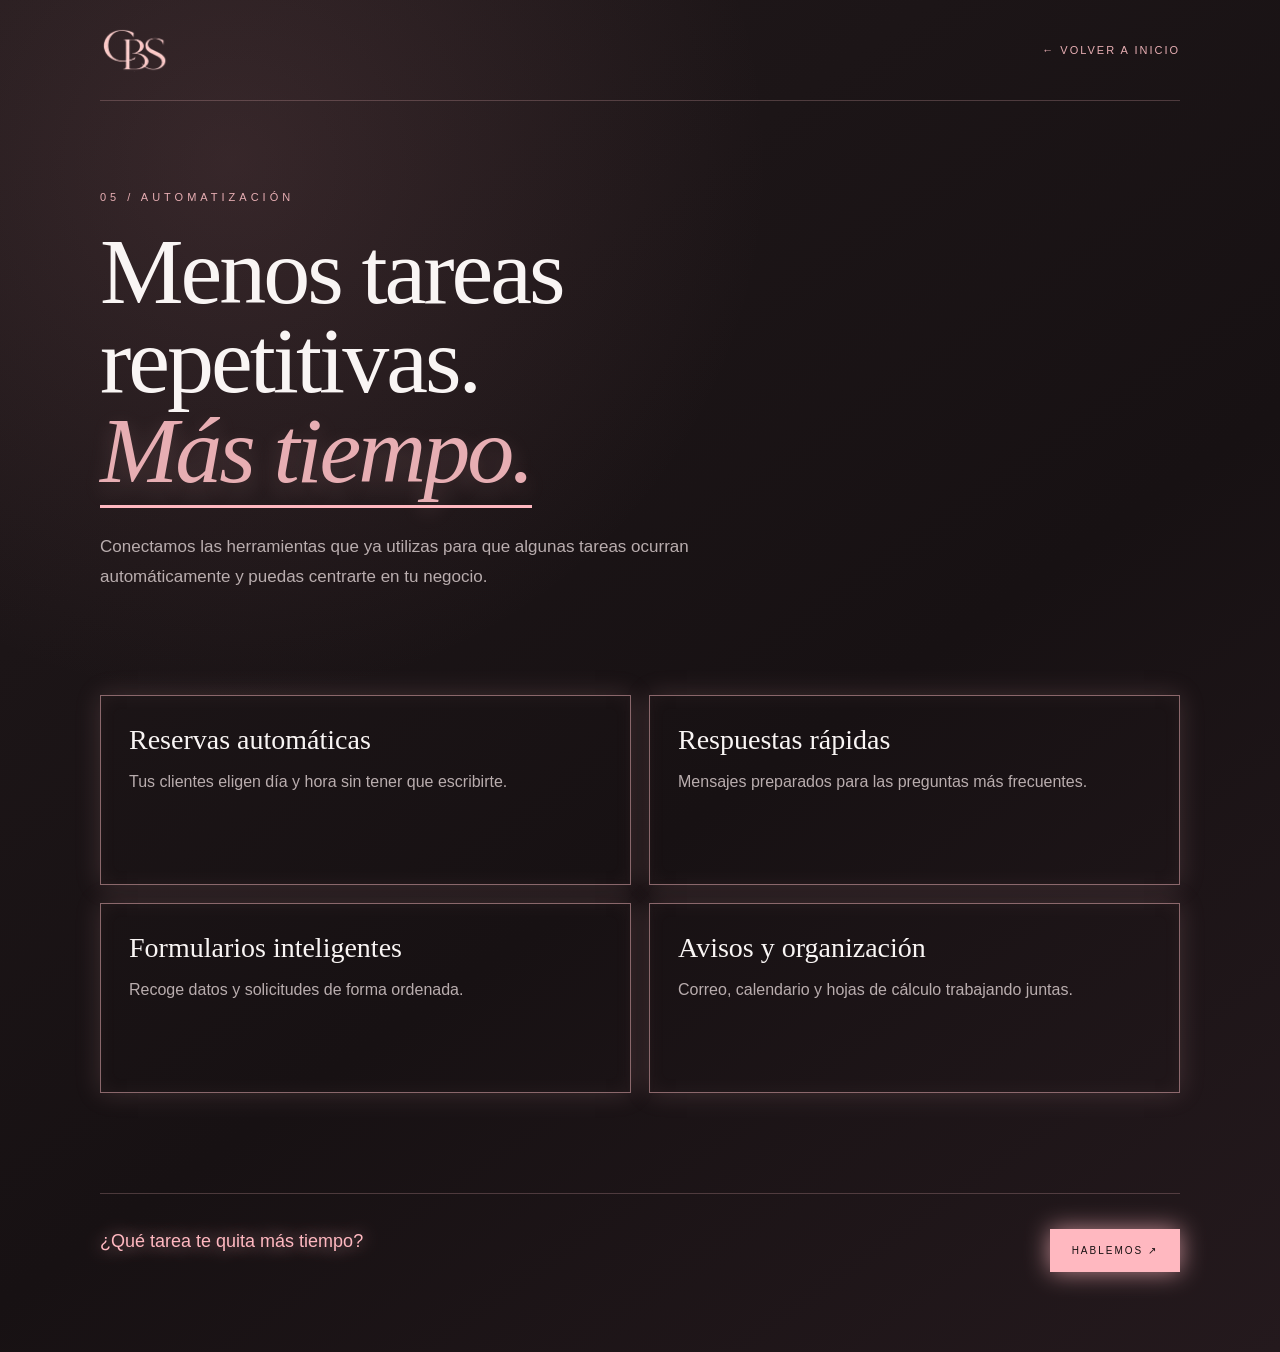
==== commit 4b475762: "Añade apariciones al hacer scroll en las páginas" ====
--- a/automation/index.html
+++ b/automation/index.html
@@ -1 +1 @@
-<!doctype html><html lang="es"><head><meta charset="utf-8"><meta name="viewport" content="width=device-width,initial-scale=1"><title>Automatización | CBS</title><link rel="stylesheet" href="../assets/css/styles.css"><link rel="stylesheet" href="../assets/css/detail.css"></head><body class="detail-page"><div class="detail-shell"><nav class="detail-nav"><a href="../index.html"><img src="../assets/img/logo-cbs-user.png" alt="CBS"></a><a class="back-link" href="../index.html">← Volver a inicio</a></nav><main><section class="detail-hero"><p class="detail-number">05 / Automatización</p><h1>Menos tareas repetitivas. <em>Más tiempo.</em></h1><p class="detail-intro">Conectamos las herramientas que ya utilizas para que algunas tareas ocurran automáticamente y puedas centrarte en tu negocio.</p></section><section class="detail-grid"><article class="detail-card"><h2>Reservas automáticas</h2><p>Tus clientes eligen día y hora sin tener que escribirte.</p></article><article class="detail-card"><h2>Respuestas rápidas</h2><p>Mensajes preparados para las preguntas más frecuentes.</p></article><article class="detail-card"><h2>Formularios inteligentes</h2><p>Recoge datos y solicitudes de forma ordenada.</p></article><article class="detail-card"><h2>Avisos y organización</h2><p>Correo, calendario y hojas de cálculo trabajando juntas.</p></article></section></main><footer class="detail-cta"><p>¿Qué tarea te quita más tiempo?</p><a class="detail-button" href="mailto:crisstinabesse@gmail.com">Hablemos ↗</a></footer></div></body></html>
+<!doctype html><html lang="es"><head><meta charset="utf-8"><meta name="viewport" content="width=device-width,initial-scale=1"><title>Automatización | CBS</title><link rel="stylesheet" href="../assets/css/styles.css"><link rel="stylesheet" href="../assets/css/detail.css"></head><body class="detail-page"><div class="detail-shell"><nav class="detail-nav"><a href="../index.html"><img src="../assets/img/logo-cbs-user.png" alt="CBS"></a><a class="back-link" href="../index.html">← Volver a inicio</a></nav><main><section class="detail-hero"><p class="detail-number">05 / Automatización</p><h1>Menos tareas repetitivas. <em>Más tiempo.</em></h1><p class="detail-intro">Conectamos las herramientas que ya utilizas para que algunas tareas ocurran automáticamente y puedas centrarte en tu negocio.</p></section><section class="detail-grid"><article class="detail-card"><h2>Reservas automáticas</h2><p>Tus clientes eligen día y hora sin tener que escribirte.</p></article><article class="detail-card"><h2>Respuestas rápidas</h2><p>Mensajes preparados para las preguntas más frecuentes.</p></article><article class="detail-card"><h2>Formularios inteligentes</h2><p>Recoge datos y solicitudes de forma ordenada.</p></article><article class="detail-card"><h2>Avisos y organización</h2><p>Correo, calendario y hojas de cálculo trabajando juntas.</p></article></section></main><footer class="detail-cta"><p>¿Qué tarea te quita más tiempo?</p><a class="detail-button" href="mailto:crisstinabesse@gmail.com">Hablemos ↗</a></footer></div><script src="../assets/js/detail.js"></script></body></html>
--- a/assets/css/styles.css
+++ b/assets/css/styles.css
@@ -39,8 +39,8 @@
 
   --rose-line:   rgba(231, 174, 179, .45);
   --rose-line-2: rgba(231, 174, 179, .35);
-  --rose-tint:   rgba(231, 174, 179, .025);
-  --rose-glow:   rgba(231, 174, 179, .4);
+  --rose-tint:   rgba(231, 174, 179, .06);
+  --rose-glow:   rgba(231, 174, 179, .55);
   --hairline:    rgba(255, 255, 255, .12);
 
   --serif: Georgia, "Times New Roman", serif;
@@ -62,7 +62,7 @@
 
 body {
   margin: 0;
-  background: radial-gradient(circle at 82% 8%, rgba(231,174,179,.12), transparent 24%), radial-gradient(circle at 8% 42%, rgba(115,57,70,.18), transparent 26%), var(--ink);
+  background: radial-gradient(circle at 82% 8%, rgba(231,174,179,.2), transparent 30%), radial-gradient(circle at 8% 42%, rgba(115,57,70,.24), transparent 30%), linear-gradient(145deg, #21191b 0%, var(--ink) 58%, #24191d 100%);
   color: var(--paper);
   font-family: var(--sans);
   overflow-x: hidden;
@@ -495,9 +495,9 @@
   inset: 0;
   background-image:
     linear-gradient(90deg, rgba(0, 0, 0, .58) 15%, rgba(0, 0, 0, .28), rgba(0, 0, 0, .4)),
-    url("../img/cristina-hero-sm.jpg?v=20260908");
-  background-position: 68% 40%;
-  background-size: auto 125%;
+    url("../img/cristina-hero-new.jpg?v=20260916");
+  background-position: 50% 42%;
+  background-size: auto 118%;
   background-repeat: no-repeat;
   opacity: .95;
   filter: blur(1.5px);
@@ -509,8 +509,7 @@
   .hero-image {
     background-image:
     linear-gradient(90deg, rgba(0, 0, 0, .58) 15%, rgba(0, 0, 0, .28), rgba(0, 0, 0, .4)),
-      image-set(url("../img/cristina-hero-sm.webp?v=20260908") type("image/webp"),
-                url("../img/cristina-hero-sm.jpg?v=20260908")  type("image/jpeg"));
+      url("../img/cristina-hero-new.jpg?v=20260916");
   }
 }
 
@@ -676,10 +675,12 @@
 .second-photo {
   position: relative;
   width: 100%;
-  height: 190px;
+  height: min(420px, 48vw);
+  min-height: 280px;
   margin: 50px 0 0 auto;
   overflow: hidden;
   border: 1px solid var(--rose-line);
+  transition: border-color .45s var(--ease), box-shadow .45s var(--ease);
 }
 
 .second-photo img {
@@ -688,6 +689,19 @@
   object-fit: cover;
   opacity: .52;
   filter: blur(2px);
+  transform: scale(1);
+  transition: transform .8s var(--ease), opacity .55s ease, filter .55s ease;
+}
+
+.second-photo:hover {
+  border-color: #ffb8c0;
+  box-shadow: 0 0 0 2px rgba(255, 184, 192, .35), 0 0 34px rgba(255, 184, 192, .48);
+}
+
+.second-photo:hover img {
+  opacity: .88;
+  filter: blur(0);
+  transform: scale(1.18);
 }
 
 .second-photo figcaption {
@@ -1067,6 +1081,8 @@
 }
 
 .package-card:hover .package-cta::after { transform: scaleX(1); }
+.packages-cta-wrap { display:flex; justify-content:center; padding:42px 0 8px; }
+.packages-cta { font-size:12px; }
 
 
 /* == 14. Cómo trabajamos =================================================== */
@@ -1409,11 +1425,11 @@
   .hero-image {
     /* Ancho de la foto. Todo lo demás se calcula a partir de aquí, para que el
        desvanecido empiece justo en su borde izquierdo y no la corte a medias. */
-    --foto: max(56vw, 560px);
+    --foto: max(64vw, 640px);
 
     background-image:
       linear-gradient(90deg, rgba(0, 0, 0, .68) 16%, rgba(0, 0, 0, .28) 52%, rgba(0, 0, 0, .06)),
-      url("../img/cristina-hero.jpg?v=20260908");
+      url("../img/cristina-hero-new.jpg?v=20260916");
     background-position: 0 0, 100% 40%;          /* capa 1: degradado · capa 2: foto */
     background-size: 100% 100%, var(--foto) auto;
 
@@ -1429,8 +1445,7 @@
     .hero-image {
       background-image:
         linear-gradient(90deg, rgba(0, 0, 0, .68) 16%, rgba(0, 0, 0, .28) 52%, rgba(0, 0, 0, .06)),
-        image-set(url("../img/cristina-hero.webp?v=20260908") type("image/webp"),
-                  url("../img/cristina-hero.jpg?v=20260908")  type("image/jpeg"));
+        url("../img/cristina-hero-new.jpg?v=20260916");
       background-size: 100% 100%, var(--foto) auto;
     }
   }
--- a/assets/css/detail.css
+++ b/assets/css/detail.css
@@ -1,4 +1,103 @@
-body.detail-page { background: #080808; color: #f9f5f4; }
+body.detail-page {
+  background:
+    radial-gradient(circle at 18% 12%, rgba(183, 121, 131, .16), transparent 34%),
+    linear-gradient(145deg, #21191b 0%, #171113 58%, #24191d 100%);
+  color: #f9f5f4;
+}
+
+.detail-reveal { opacity: 0; transform: translateY(24px); transition: opacity .7s ease var(--detail-delay), transform .7s ease var(--detail-delay); }
+.detail-reveal.detail-visible { opacity: 1; transform: none; }
+.photo-page .detail-gallery { display: none; }
+
+.julia-feature,
+.victoria-feature {
+  display: flex;
+  align-items: center;
+  justify-content: center;
+  gap: clamp(24px, 5vw, 56px);
+  padding: 30px 0 42px;
+  text-align: left;
+  border-top: 1px solid rgba(231, 174, 179, .25);
+}
+
+.julia-illustration,
+.victoria-illustration {
+  display: block;
+  width: min(300px, 72vw);
+  height: auto;
+  margin: 0;
+  animation: julia-float 4.5s ease-in-out infinite;
+}
+
+@keyframes julia-float {
+  0%, 100% { transform: translateY(0) rotate(-1deg); }
+  50% { transform: translateY(-9px) rotate(1deg); }
+}
+
+@media (prefers-reduced-motion: reduce) {
+  .julia-illustration { animation: none; }
+}
+
+.julia-feature h2,
+.victoria-feature h2 {
+  display: inline-block;
+  margin: 0;
+  padding-bottom: 12px;
+  color: #fff8f6;
+  font: 400 clamp(40px, 6vw, 68px) / 1 Georgia, serif;
+  border-bottom: 3px solid #ffb8c0;
+  box-shadow: 0 12px 20px -14px rgba(255, 184, 192, .95);
+}
+
+.julia-gallery {
+  display: grid;
+  grid-template-columns: repeat(2, minmax(0, 1fr));
+  gap: 14px;
+  width: min(520px, 76vw);
+  margin: 0 auto 55px;
+}
+
+.julia-feature {
+  padding-bottom: 20px;
+}
+
+.julia-gallery img {
+  display: block;
+  width: 100%;
+  aspect-ratio: 4 / 5;
+  object-fit: cover;
+  border-radius: 16px;
+  border: 1px solid rgba(255, 184, 192, .35);
+  box-shadow: 0 12px 30px rgba(0, 0, 0, .22);
+  filter: grayscale(1);
+  transition: filter .45s ease, transform .45s ease, box-shadow .45s ease;
+}
+
+.julia-gallery img:hover,
+.julia-gallery img:focus {
+  filter: grayscale(0);
+  transform: translateY(-4px);
+  border-color: #ffb8c0;
+  box-shadow: 0 0 0 2px rgba(255, 184, 192, .35), 0 18px 34px rgba(255, 184, 192, .28);
+}
+
+@media (max-width: 600px) {
+  .julia-feature,
+  .victoria-feature {
+    flex-direction: column;
+    text-align: center;
+  }
+
+  .julia-illustration,
+  .victoria-illustration {
+    margin-bottom: 6px;
+  }
+
+  .julia-gallery {
+    grid-template-columns: 1fr;
+    width: min(280px, 74vw);
+  }
+}
 .detail-shell { width: min(1080px, calc(100% - 40px)); margin: 0 auto; }
 .detail-nav { padding: 28px 0; display:flex; justify-content:space-between; align-items:center; border-bottom:1px solid rgba(231,174,179,.25); }
 .detail-nav img { width:74px; height:44px; object-fit:cover; mix-blend-mode:screen; }
@@ -6,16 +105,41 @@
 .detail-hero { padding:90px 0 55px; max-width:760px; }
 .detail-number,.detail-kicker { color:#e7aeb3; text-transform:uppercase; letter-spacing:4px; font-size:11px; }
 .detail-page h1 { font:400 clamp(48px,8vw,94px)/.95 Georgia,serif; margin:24px 0; letter-spacing:-3px; }
-.detail-page h1 em { color:#e7aeb3; }
+.detail-page h1 em {
+  display: inline-block;
+  color: #e7aeb3;
+  padding-bottom: 10px;
+  border-bottom: 3px solid #ffb8c0;
+  text-shadow: 0 8px 22px rgba(255, 184, 192, .2);
+}
 .detail-intro { color:#b9adae; font-size:17px; line-height:1.8; max-width:620px; }
+.web-project-link { display:flex; align-items:center; gap:24px; width:min(720px,100%); margin:12px 0 50px; padding:22px 26px; border:1px solid rgba(255,184,192,.35); border-radius:18px; background:rgba(231,174,179,.06); transition:transform .35s ease, border-color .35s ease, box-shadow .35s ease; }
+.web-project-link:hover { transform:translateY(-4px); border-color:#ffb8c0; box-shadow:0 0 28px rgba(255,184,192,.25); }
+.web-project-link img { width:76px; height:76px; object-fit:contain; flex:none; }
+.web-project-link > img,
+.web-project-link > section > img { display:none !important; }
+.web-project-link h2 { margin:0 0 6px; color:#fff8f6; font:400 clamp(24px,4vw,38px)/1.1 Georgia,serif; }
+.web-project-link p { display:flex; align-items:center; gap:7px; margin:0; color:#e7aeb3; font-size:14px; word-break:break-word; }
+.web-project-link p img { display:block; width:22px; height:22px; object-fit:contain; flex:none; margin:0; }
+@media(max-width:600px){.web-project-link{gap:16px;padding:18px}.web-project-link img{width:58px;height:58px}}
 .detail-grid { display:grid; grid-template-columns:repeat(2,1fr); gap:18px; padding:30px 0 100px; }
-.detail-card { border:1px solid rgba(231,174,179,.25); padding:28px; min-height:190px; }
+.detail-card { border:1px solid rgba(231,174,179,.55); padding:28px; min-height:190px; box-shadow:0 0 24px rgba(231,174,179,.18), inset 0 0 18px rgba(231,174,179,.05); transition:.25s; }
+.detail-card:hover { border-color:#ffb8c0; box-shadow:0 0 34px rgba(255,184,192,.55), inset 0 0 24px rgba(231,174,179,.1); transform:translateY(-4px); }
 .detail-card h2 { font:400 28px Georgia,serif; margin:0 0 12px; }
 .detail-card p { color:#b9adae; line-height:1.7; margin:0; }
 .detail-gallery { display:grid; grid-template-columns:repeat(2,1fr); gap:14px; padding:0 0 100px; }
 .detail-gallery img { width:100%; height:360px; object-fit:cover; border:1px solid rgba(231,174,179,.25); cursor:zoom-in; }
+.social-gallery img { filter:grayscale(1); transition:filter .45s ease, transform .45s ease, border-color .45s ease, box-shadow .45s ease; }
+.social-gallery img:hover { filter:grayscale(0); transform:translateY(-4px); border-color:#ffb8c0; box-shadow:0 0 0 2px rgba(255,184,192,.35), 0 18px 34px rgba(255,184,192,.28); }
+.social-project { margin:0 auto 58px; }
+.social-project h2 { margin:0 0 18px; color:#fff8f6; font:400 clamp(32px,5vw,52px)/1 Georgia,serif; }
+.social-video-gallery { width:min(600px,82vw); margin:0 auto 58px; }
+.social-video-gallery video { height:250px; border-color:rgba(255,184,192,.35); box-shadow:0 0 24px rgba(231,174,179,.14); transition:transform .35s ease, border-color .35s ease, box-shadow .35s ease; }
+.social-video-gallery video:hover { transform:translateY(-4px); border-color:#ffb8c0; box-shadow:0 0 0 2px rgba(255,184,192,.35), 0 18px 34px rgba(255,184,192,.28); }
+@media(max-width:700px){.social-video-gallery{width:min(300px,78vw)}.social-video-gallery video{height:220px}}
 .detail-gallery video { width:100%; height:520px; object-fit:cover; border:1px solid rgba(231,174,179,.25); background:#111; }
 .detail-cta { border-top:1px solid rgba(231,174,179,.25); padding:35px 0 80px; display:flex; justify-content:space-between; gap:20px; align-items:center; }
-.detail-cta p { color:#b9adae; }
-.detail-button { display:inline-block; padding:16px 22px; background:#e7aeb3; color:#171011; text-transform:uppercase; letter-spacing:2px; font-size:10px; }
+.detail-cta p { color:#ffb8c0; text-shadow:0 0 18px rgba(255,184,192,.75); font-size:18px; }
+.detail-button { display:inline-block; padding:16px 22px; background:#ffb8c0; color:#171011; text-transform:uppercase; letter-spacing:2px; font-size:10px; box-shadow:0 0 25px rgba(255,184,192,.7); }
+.detail-button:hover { background:#ffd5d9; box-shadow:0 0 38px rgba(255,184,192,.95); transform:translateY(-2px); }
 @media(max-width:700px){.detail-grid,.detail-gallery{grid-template-columns:1fr}.detail-gallery img{height:300px}.detail-hero{padding-top:60px}.detail-cta{display:block}.detail-button{margin-top:18px}}
